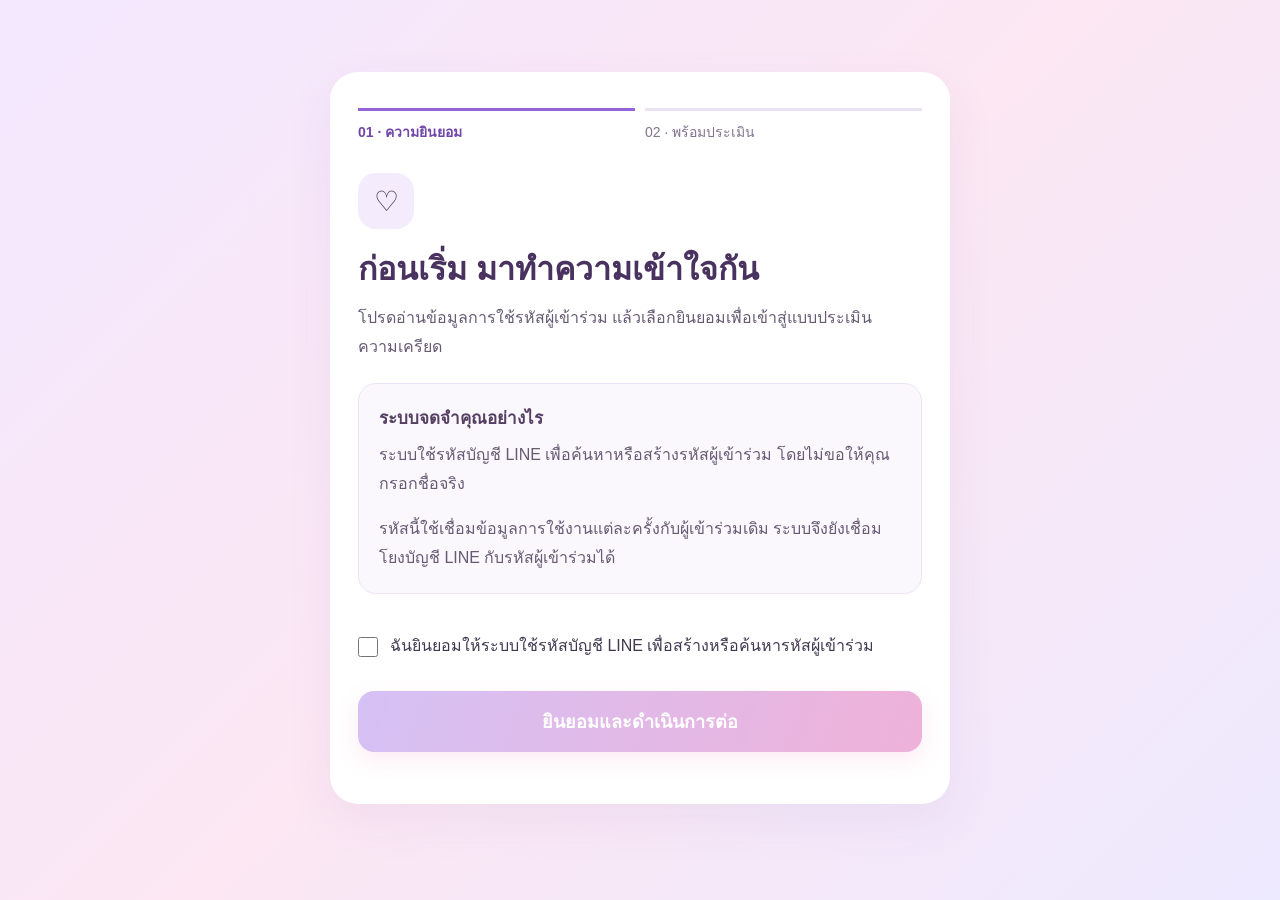
==== index.html @ d7c78387 "Update index.html" ====
<!DOCTYPE html>
<html lang="th">
<head>
    <meta charset="UTF-8">
    <meta name="viewport" content="width=device-width, initial-scale=1.0">
    <title>แบบประเมินความเครียด SPST-20</title>

    <link rel="stylesheet" href="style.css">
    <script charset="utf-8" src="https://static.line-scdn.net/liff/edge/2/sdk.js"></script>
</head>

<body>

    <!-- หน้าแรก -->
    <div class="container">

        <div class="icon">
            🧠
        </div>

        <h1>แบบประเมินความเครียด</h1>

        <h2>SPST-20</h2>

        <p class="subtitle">
            สำหรับนักศึกษาพยาบาล
        </p>

        <div class="description">
           

            <p>
                ในระยะเวลา 6 เดือนที่ผ่านมามีเหตุการณ์ในข้อใด เกิดขึ้นกับคุณบ้าง
                และคุณมีความรู้สึกอย่างไรต่อเหตุการณ์นั้น
            </p>
        </div>

        <button id="startButton">
            เริ่มทำแบบประเมิน
        </button>

    </div>


    <!-- หน้าคำถาม -->
    <div class="question-container" id="questionContainer">

        <h2>แบบประเมิน SPST-20</h2>

        <div class="progress-wrapper">

    <div class="progress-info">
        <span id="questionNumber">ข้อที่ 1 / 20</span>
        <span id="progressPercent">5%</span>
    </div>

    <div class="progress-bar">
        <div class="progress-fill" id="progressFill"></div>
    </div>

</div>

        <div class="question-box">

            <p id="questionText">
                ตัวอย่างคำถามสำหรับทดสอบระบบ
            </p>

        </div>

        <div class="answers">

    <label>
        <input type="radio" name="answer" value="1">
        ไม่รู้สึกเครียด
    </label>

    <label>
        <input type="radio" name="answer" value="2">
        รู้สึกเครียดเล็กน้อย
    </label>

    <label>
        <input type="radio" name="answer" value="3">
        รู้สึกเครียดปานกลาง
    </label>

    <label>
        <input type="radio" name="answer" value="4">
        รู้สึกเครียดมาก
    </label>

    <label>
        <input type="radio" name="answer" value="5">
        รู้สึกเครียดมากที่สุด
    </label>

</div>
       
        <button id="nextButton">
            ถัดไป
        </button>

    </div>

</div>

    <!-- หน้าผลการประเมิน -->
    <div class="result-container" id="resultContainer">

        <h2>
            ผลการประเมิน
        </h2>

        <p>
            คะแนนรวมของคุณ
        </p>

        <div class="score" id="score">
            0 คะแนน
        </div>

        <h3 id="stressLevel">
            ระดับความเครียด
        </h3>

        <p id="resultDescription">
            คำอธิบายระดับความเครียดจะแสดงที่นี่
        </p>

        <a id="adviceButton" class="advice-button" href="advice.html" hidden aria-label="เปิดคำแนะนำเบื้องต้น">🔋 เติมพลังใจ</a>

    </div>

    <!-- เชื่อม JavaScript -->
<script src="script.js?v=7"></script>
</body>
</html>
---- style.css ----
/* =========================
   พื้นฐาน
========================= */

* {
    box-sizing: border-box;
}

body {
    font-family: Arial, sans-serif;

    background: linear-gradient(
        135deg,
        #f3e8ff,
        #fce7f3,
        #ede9fe
    );

    text-align: center;

    margin: 0;
    padding: 40px 20px;

    min-height: 100vh;

    color: #4a3f55;
}


/* =========================
   หน้าแรก
========================= */

.container {
    max-width: 520px;

    margin: 40px auto;

    background-color: rgba(255, 255, 255, 0.95);

    padding: 45px 35px;

    border-radius: 32px;

    box-shadow:
        0 15px 35px rgba(167, 139, 250, 0.18);
}


/* =========================
   ไอคอน
========================= */

.icon {
    width: 95px;
    height: 95px;

    margin: 0 auto 20px;

    display: flex;
    align-items: center;
    justify-content: center;

    background: linear-gradient(
        135deg,
        #ede9fe,
        #fce7f3
    );

    border-radius: 50%;

    font-size: 50px;

    box-shadow:
        0 10px 25px rgba(249, 168, 212, 0.25);
}


/* =========================
   หัวข้อ
========================= */

h1 {
    color: #8b5cf6;

    font-size: 32px;

    margin: 10px 0 5px;
}

h2 {
    color: #d9468f;

    margin: 5px 0 15px;
}

.subtitle {
    color: #8a7b91;

    font-size: 17px;

    margin-bottom: 25px;
}


/* =========================
   คำอธิบาย
========================= */

.description {
    background: linear-gradient(
        135deg,
        #faf5ff,
        #fdf2f8
    );

    padding: 20px;

    border-radius: 22px;

    margin: 25px 0;

    border: 1px solid #f3e8ff;
}

.description p {
    color: #6b5b73;

    font-size: 16px;

    line-height: 1.7;

    margin: 8px 0;
}


/* =========================
   ปุ่ม
========================= */

button {
    background: linear-gradient(
        135deg,
        #a78bfa,
        #ec4899
    );

    color: white;

    border: none;

    padding: 15px 32px;

    border-radius: 20px;

    font-size: 17px;

    font-weight: bold;

    cursor: pointer;

    box-shadow:
        0 8px 20px rgba(236, 72, 153, 0.22);

    transition: 0.25s;
}

button:hover {
    transform: translateY(-3px);

    box-shadow:
        0 12px 25px rgba(236, 72, 153, 0.3);
}


/* =========================
   หน้าคำถาม
========================= */

.question-container {
    display: none;

    max-width: 600px;

    margin: 40px auto;

    background-color: white;

    padding: 35px;

    border-radius: 32px;

    box-shadow:
        0 15px 35px rgba(167, 139, 250, 0.18);
}

#questionNumber {
    color: #a855f7;

    font-weight: bold;

    font-size: 16px;
}


/* =========================
   กล่องคำถาม
========================= */

.question-box {
    background: linear-gradient(
        135deg,
        #faf5ff,
        #fdf2f8
    );

    padding: 25px;

    border-radius: 22px;

    margin: 25px 0;
}

#questionText {
    color: #4a3f55;

    font-size: 20px;

    line-height: 1.6;
}


/* =========================
   ตัวเลือกคำตอบ
========================= */

.answers {
    display: flex;
    flex-direction: column;
    gap: 12px;
    margin: 25px 0;
}

.answers label {
    position: relative;

    display: flex;
    align-items: center;

    background: #ffffff;

    padding: 17px 18px;

    border-radius: 18px;

    text-align: left;

    cursor: pointer;

    border: 2px solid #f1e7f8;

    color: #5b4b63;

    font-size: 16px;

    transition: all 0.25s ease;

    box-shadow: 0 3px 10px rgba(167, 139, 250, 0.06);
}


/* ตอนเอาเมาส์ไปวาง */

.answers label:hover {
    background: linear-gradient(
        135deg,
        #f5f3ff,
        #fdf2f8
    );

    border-color: #d8b4fe;

    transform: translateY(-2px);

    box-shadow:
        0 6px 15px rgba(167, 139, 250, 0.12);
}


/* ซ่อน radio แบบเดิม */

.answers input {
    position: absolute;

    opacity: 0;
}


/* สร้างวงกลมแทน radio */

.answers label::before {
    content: "";

    width: 22px;
    height: 22px;

    min-width: 22px;

    margin-right: 13px;

    border-radius: 50%;

    border: 2px solid #d8c9e8;

    background: white;

    transition: 0.2s;
}


/* เมื่อเลือกคำตอบ */

.answers label:has(input:checked) {

    background: linear-gradient(
        135deg,
        #f3e8ff,
        #fce7f3
    );

    border-color: #c084fc;

    box-shadow:
        0 7px 18px rgba(192, 132, 252, 0.18);
}


/* วงกลมเมื่อเลือก */

.answers label:has(input:checked)::before {

    border-color: #a855f7;

    background:
        radial-gradient(
            circle,
            #a855f7 0 45%,
            white 48% 100%
        );
}


/* =========================
   ปุ่มถัดไป
========================= */

#nextButton {
    width: 100%;

    margin-top: 5px;

    padding: 16px;

    border-radius: 18px;

    font-size: 18px;

    background: linear-gradient(
        135deg,
        #a78bfa,
        #ec4899
    );
}


/* =========================
   หน้าจอมือถือ
========================= */

@media (max-width: 600px) {

    body {
        padding: 20px 14px;
    }

    .container,
    .question-container,
    .result-container {
        margin: 20px auto;

        padding: 30px 20px;

        border-radius: 26px;
    }

    h1 {
        font-size: 27px;
    }

    #questionText {
        font-size: 18px;
    }

    .answers label {
        padding: 16px;

        font-size: 15px;
    }

}

/* =========================
   หน้าผลการประเมิน
========================= */

.result-container {
    display: none;

    max-width: 600px;

    margin: 40px auto;

    background-color: white;

    padding: 40px 30px;

    border-radius: 32px;

    box-shadow:
        0 15px 35px rgba(167, 139, 250, 0.18);
}

.score {
    font-size: 38px;

    font-weight: bold;

    color: #a855f7;

    margin: 20px 0;
}

#stressLevel {
    color: #d9468f;
}

#resultDescription {
    color: #6b5b73;

    font-size: 17px;

    line-height: 1.7;
}


/* =========================
   PROGRESS BAR (หลอดวิ่งความคืบหน้า)
========================= */

.progress-wrapper {
    margin: 20px 0 25px;
}

.progress-info {
    display: flex;
    justify-content: space-between;
    align-items: center;
    margin-bottom: 9px;
    color: #8b5cf6;
    font-size: 14px;
    font-weight: 600;
}

#progressPercent {
    color: #d9468f;
}

.progress-bar {
    width: 100%;
    height: 12px;
    background: #f3e8ff;
    border-radius: 999px;
    overflow: hidden;
    box-shadow: inset 0 2px 4px rgba(0, 0, 0, 0.04);
}

.progress-fill {
    width: 0%;
    height: 100%;
    border-radius: 999px;
    background: linear-gradient(
        90deg,
        #a78bfa,
        #ec4899
    );
    transition: width 0.4s ease;
}


/* =========================
   ปุ่มเติมพลังใจ
========================= */

.advice-button {
    display: flex;
    align-items: center;
    justify-content: center;

    width: 85%;
    max-width: 320px;
    min-height: 56px;

    margin: 28px auto 10px;
    padding: 14px 24px;

    border: 2px solid rgba(255, 255, 255, 0.8);
    border-radius: 20px;

    background: linear-gradient(
        135deg,
        #a78bfa,
        #ec4899
    );

    color: white;

    font-size: 18px;
    font-weight: bold;

    text-align: center;
    text-decoration: none;

    box-shadow:
        0 8px 20px rgba(167, 139, 250, 0.25),
        0 4px 12px rgba(236, 72, 153, 0.15);

    cursor: pointer;

    transition: all 0.25s ease;
}

/* ซ่อนปุ่มเมื่อถูกสั่ง hidden */
.advice-button[hidden] {
    display: none;
}

/* ตอนเอาเมาส์วาง */
.advice-button:hover {
    transform: translateY(-3px);

    background: linear-gradient(
        135deg,
        #8b5cf6,
        #db2777
    );

    box-shadow:
        0 12px 26px rgba(167, 139, 250, 0.30),
        0 6px 16px rgba(236, 72, 153, 0.20);
}

/* ตอนกด */
.advice-button:active {
    transform: scale(0.97);
}

/* ตอนใช้คีย์บอร์ดเลือก */
.advice-button:focus-visible {
    outline: 3px solid #c084fc;
    outline-offset: 4px;
}


/* =========================
   มือถือ
========================= */

@media (max-width: 600px) {

    .advice-button {
        width: 90%;
        max-width: 300px;
        min-height: 54px;

        font-size: 17px;

        margin-top: 24px;
    }
}
.qr-popup {
    display: none;
    position: fixed;
    inset: 0;
    z-index: 9999;
    background: rgba(80, 50, 100, 0.55);
    justify-content: center;
    align-items: center;
    padding: 20px;
}

.qr-box {
    position: relative;
    width: min(90%, 380px);
    background: white;
    border-radius: 28px;
    padding: 28px 20px;
    text-align: center;
    box-shadow: 0 15px 40px rgba(0,0,0,0.2);
}

.qr-title {
    font-size: 21px;
    font-weight: bold;
    color: #8b5aa8;
    margin-bottom: 8px;
}

.qr-message {
    color: #8b5aa8;
    font-size: 15px;
    margin: 8px 0 15px;
}

.qr-box img {
    width: 220px;
    height: 220px;
    object-fit: contain;
    background: white;
    padding: 10px;
    border: 3px solid #d8b4fe;
    border-radius: 20px;
}

.qr-hint {
    color: #9b7ab5;
    font-size: 13px;
    margin-top: 15px;
}

.qr-close {
    position: absolute;
    top: 10px;
    right: 14px;
    border: none;
    background: #f3e8ff;
    color: #8b5aa8;
    width: 35px;
    height: 35px;
    border-radius: 50%;
    font-size: 25px;
    cursor: pointer;
}

.qr-action-btn {
    border: none;
    cursor: pointer;
}
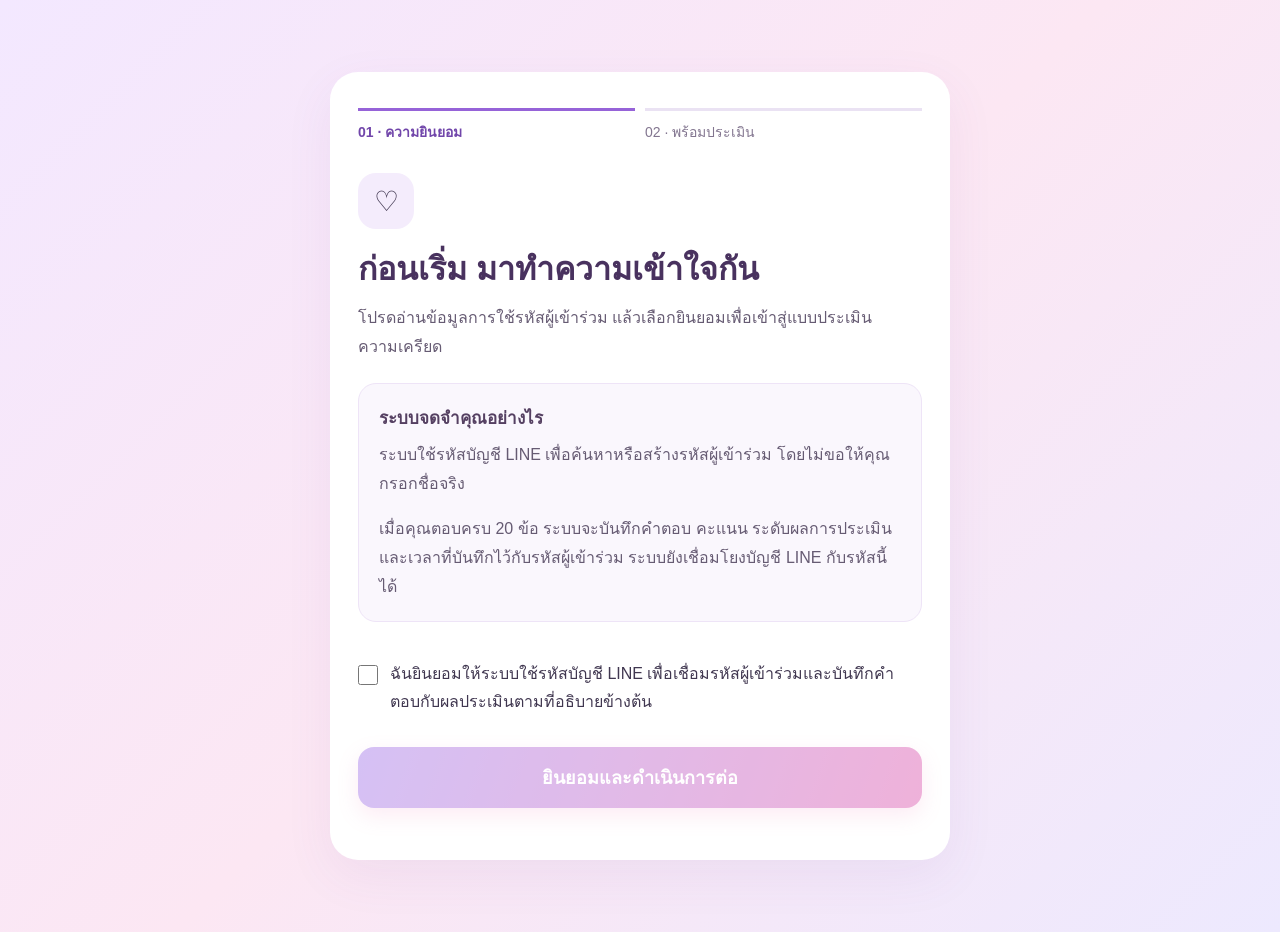
==== commit bd1f97c3: "Update index.html" ====
--- a/index.html
+++ b/index.html
@@ -133,6 +133,6 @@
     </div>
 
     <!-- เชื่อม JavaScript -->
-<script src="script.js?v=7"></script>
+<script src="script.js?v=10"></script>
 </body>
 </html>
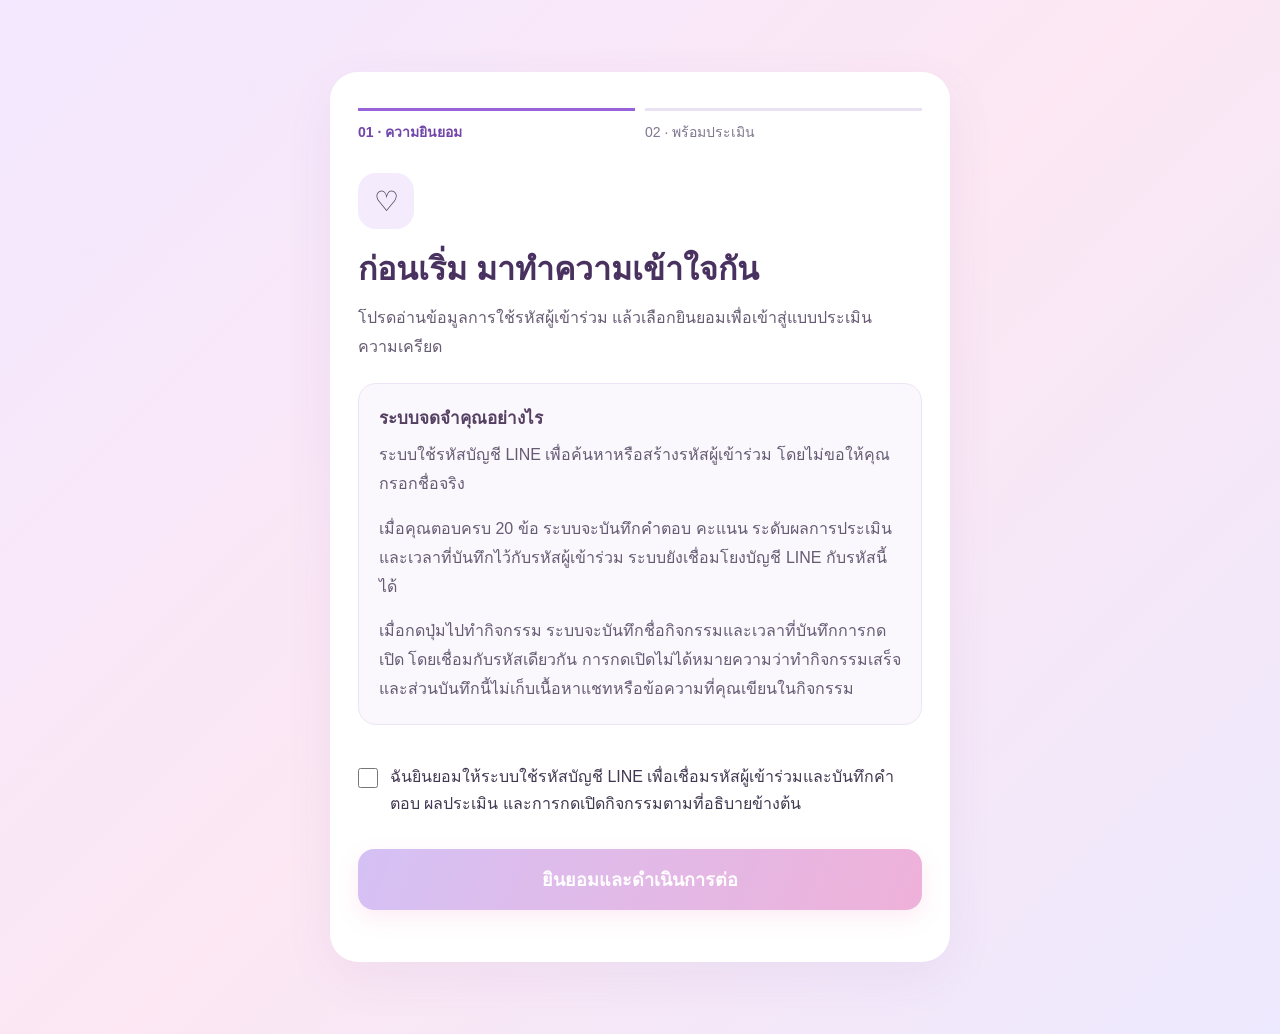
==== commit e646c246: "Update index.html" ====
--- a/index.html
+++ b/index.html
@@ -133,6 +133,6 @@
     </div>
 
     <!-- เชื่อม JavaScript -->
-<script src="script.js?v=10"></script>
+<script src="script.js?v=12"></script>
 </body>
 </html>
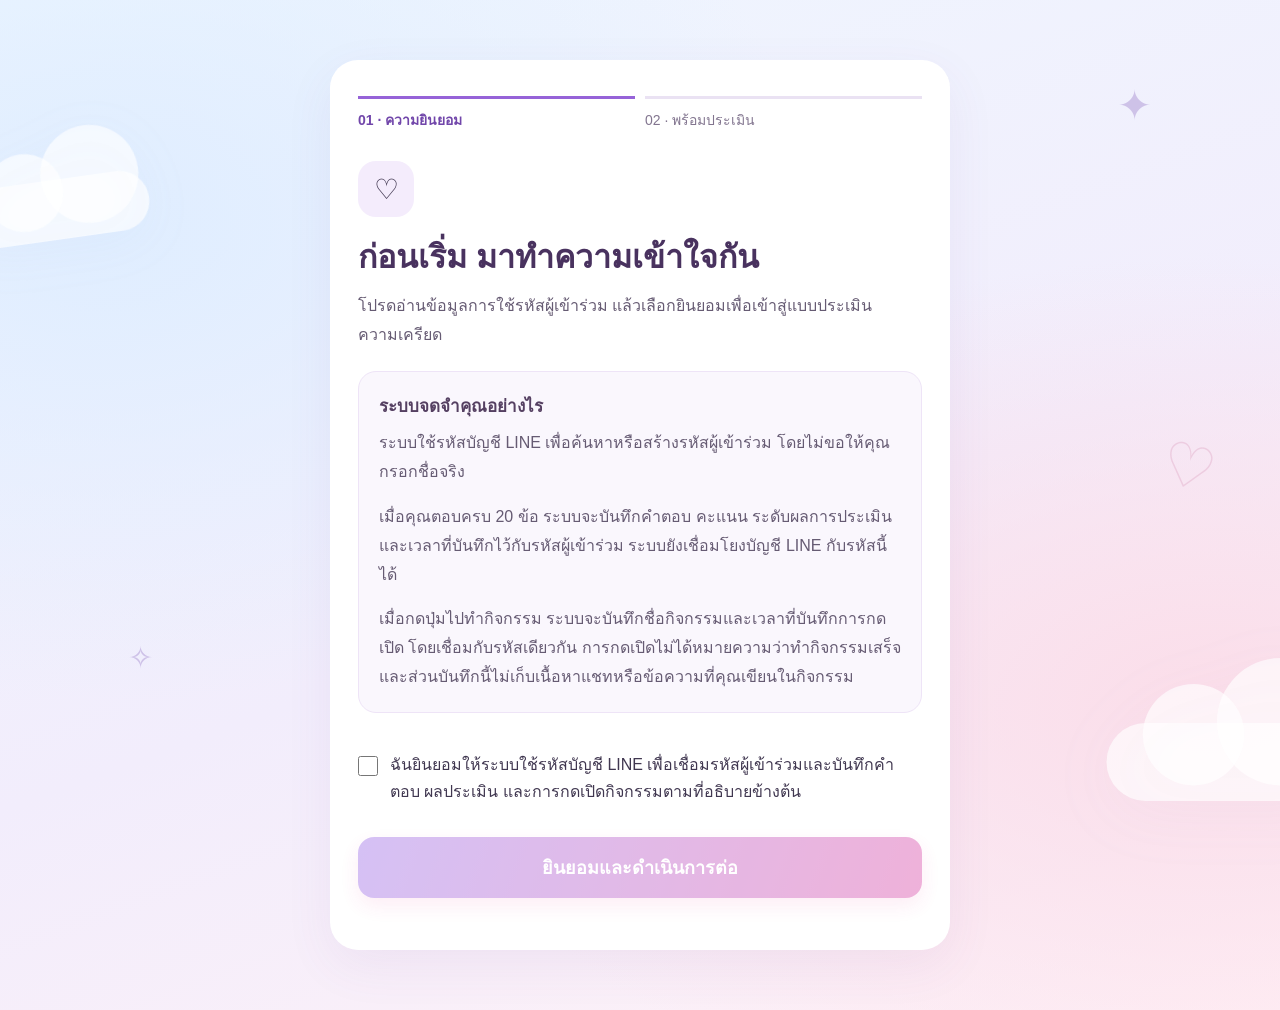
==== commit f26b81fb: "Add files via upload" ====
--- a/index.html
+++ b/index.html
@@ -1,138 +1,47 @@
-<!DOCTYPE html>
-<html lang="th">
-<head>
-    <meta charset="UTF-8">
-    <meta name="viewport" content="width=device-width, initial-scale=1.0">
-    <title>แบบประเมินความเครียด SPST-20</title>
-
-    <link rel="stylesheet" href="style.css">
-    <script charset="utf-8" src="https://static.line-scdn.net/liff/edge/2/sdk.js"></script>
-</head>
-
-<body>
-
-    <!-- หน้าแรก -->
-    <div class="container">
-
-        <div class="icon">
-            🧠
-        </div>
-
-        <h1>แบบประเมินความเครียด</h1>
-
-        <h2>SPST-20</h2>
-
-        <p class="subtitle">
-            สำหรับนักศึกษาพยาบาล
-        </p>
-
-        <div class="description">
-           
-
-            <p>
-                ในระยะเวลา 6 เดือนที่ผ่านมามีเหตุการณ์ในข้อใด เกิดขึ้นกับคุณบ้าง
-                และคุณมีความรู้สึกอย่างไรต่อเหตุการณ์นั้น
-            </p>
-        </div>
-
-        <button id="startButton">
-            เริ่มทำแบบประเมิน
-        </button>
-
-    </div>
-
-
-    <!-- หน้าคำถาม -->
-    <div class="question-container" id="questionContainer">
-
-        <h2>แบบประเมิน SPST-20</h2>
-
-        <div class="progress-wrapper">
-
-    <div class="progress-info">
-        <span id="questionNumber">ข้อที่ 1 / 20</span>
-        <span id="progressPercent">5%</span>
-    </div>
-
-    <div class="progress-bar">
-        <div class="progress-fill" id="progressFill"></div>
-    </div>
-
-</div>
-
-        <div class="question-box">
-
-            <p id="questionText">
-                ตัวอย่างคำถามสำหรับทดสอบระบบ
-            </p>
-
-        </div>
-
-        <div class="answers">
-
-    <label>
-        <input type="radio" name="answer" value="1">
-        ไม่รู้สึกเครียด
-    </label>
-
-    <label>
-        <input type="radio" name="answer" value="2">
-        รู้สึกเครียดเล็กน้อย
-    </label>
-
-    <label>
-        <input type="radio" name="answer" value="3">
-        รู้สึกเครียดปานกลาง
-    </label>
-
-    <label>
-        <input type="radio" name="answer" value="4">
-        รู้สึกเครียดมาก
-    </label>
-
-    <label>
-        <input type="radio" name="answer" value="5">
-        รู้สึกเครียดมากที่สุด
-    </label>
-
-</div>
-       
-        <button id="nextButton">
-            ถัดไป
-        </button>
-
-    </div>
-
-</div>
-
-    <!-- หน้าผลการประเมิน -->
-    <div class="result-container" id="resultContainer">
-
-        <h2>
-            ผลการประเมิน
-        </h2>
-
-        <p>
-            คะแนนรวมของคุณ
-        </p>
-
-        <div class="score" id="score">
-            0 คะแนน
-        </div>
-
-        <h3 id="stressLevel">
-            ระดับความเครียด
-        </h3>
-
-        <p id="resultDescription">
-            คำอธิบายระดับความเครียดจะแสดงที่นี่
-        </p>
-
-        <a id="adviceButton" class="advice-button" href="advice.html" hidden aria-label="เปิดคำแนะนำเบื้องต้น">🔋 เติมพลังใจ</a>
-
-    </div>
-
-    <!-- เชื่อม JavaScript -->
-<script src="script.js?v=12"></script>
-</body>
-</html>
+<!DOCTYPE html>
+<html lang="th">
+<head>
+  <meta charset="UTF-8">
+  <meta name="viewport" content="width=device-width, initial-scale=1.0">
+  <meta name="theme-color" content="#edf4ff">
+  <title>แบบประเมินความเครียด SPST-20</title>
+  <link rel="stylesheet" href="style.css?v=assessment-pastel-14">
+  <script charset="utf-8" src="https://static.line-scdn.net/liff/edge/2/sdk.js"></script>
+</head>
+<body class="assessment-theme">
+  <div class="sky-decoration" aria-hidden="true"><span class="cloud cloud-one"></span><span class="cloud cloud-two"></span><span class="spark spark-one">✦</span><span class="spark spark-two">✧</span><span class="sky-heart">♡</span></div>
+  <div class="container">
+    <div class="icon">🧠</div>
+    <h1>แบบประเมินความเครียด</h1><h2>SPST-20</h2>
+    <p class="subtitle">สำหรับนักศึกษาพยาบาล</p>
+    <div class="description"><p>ในระยะเวลา 6 เดือนที่ผ่านมามีเหตุการณ์ในข้อใด เกิดขึ้นกับคุณบ้าง และคุณมีความรู้สึกอย่างไรต่อเหตุการณ์นั้น</p></div>
+    <button id="startButton" type="button">เริ่มทำแบบประเมิน</button>
+  </div>
+  <div class="question-container" id="questionContainer">
+    <div class="assessment-brand" aria-hidden="true"><span>♡</span> NURSE CARE BUDDY</div>
+    <h2>แบบประเมิน SPST-20</h2>
+    <p class="question-caption">ค่อย ๆ ตอบตามความรู้สึกของคุณ</p>
+    <div class="progress-wrapper">
+      <div class="progress-info"><span id="questionNumber">ข้อที่ 1 / 20</span><span id="progressPercent">5%</span></div>
+      <div class="progress-bar"><div class="progress-fill" id="progressFill"></div></div>
+    </div>
+    <div class="question-box"><span class="question-flower" aria-hidden="true">✿</span><p id="questionText">ตัวอย่างคำถามสำหรับทดสอบระบบ</p></div>
+    <div class="answers" role="group" aria-labelledby="questionText">
+      <label><input type="radio" name="answer" value="1">ไม่รู้สึกเครียด</label>
+      <label><input type="radio" name="answer" value="2">รู้สึกเครียดเล็กน้อย</label>
+      <label><input type="radio" name="answer" value="3">รู้สึกเครียดปานกลาง</label>
+      <label><input type="radio" name="answer" value="4">รู้สึกเครียดมาก</label>
+      <label><input type="radio" name="answer" value="5">รู้สึกเครียดมากที่สุด</label>
+    </div>
+    <button id="nextButton" type="button">ถัดไป</button>
+  </div>
+  <div class="result-container" id="resultContainer">
+    <h2>ผลการประเมิน</h2><p>คะแนนรวมของคุณ</p>
+    <div class="score" id="score">0 คะแนน</div>
+    <h3 id="stressLevel">ระดับความเครียด</h3>
+    <p id="resultDescription">คำอธิบายระดับความเครียดจะแสดงที่นี่</p>
+    <a id="adviceButton" class="advice-button" href="advice.html" hidden aria-label="เปิดคำแนะนำเบื้องต้น">🔋 เติมพลังใจ</a>
+  </div>
+  <script src="script.js?v=13"></script>
+</body>
+</html>
--- a/style.css
+++ b/style.css
@@ -654,4 +654,22 @@
 .qr-action-btn {
     border: none;
     cursor: pointer;
-}
+}
+/* Pastel assessment theme: scoped to index.html only. */
+body.assessment-theme{font-family:Tahoma,Arial,sans-serif;background:radial-gradient(ellipse at 8% 22%,#dfedff 0,transparent 43%),radial-gradient(ellipse at 95% 70%,#fbdde9 0,transparent 45%),linear-gradient(160deg,#eef7ff,#f2edfc 55%,#fff1f6);color:#473e59;padding:28px 16px;isolation:isolate}
+.assessment-theme .sky-decoration{position:fixed;inset:0;overflow:hidden;pointer-events:none;z-index:-1}
+.assessment-theme .cloud{position:absolute;width:190px;height:60px;border-radius:100px;background:#ffffffa6;filter:drop-shadow(0 10px 24px #a8c0de10)}
+.assessment-theme .cloud:before,.assessment-theme .cloud:after{content:'';position:absolute;background:inherit;border-radius:50%;bottom:12px;width:78px;height:78px;left:28px}.assessment-theme .cloud:after{left:85px;width:98px;height:98px}
+.assessment-theme .cloud-one{top:20%;left:-40px;transform:rotate(-8deg)}.assessment-theme .cloud-two{bottom:12%;right:-45px;transform:scale(1.3)}
+.assessment-theme .spark{position:absolute;color:#a58bcf;font-size:42px;opacity:.45}.assessment-theme .spark-one{top:9%;right:10%}.assessment-theme .spark-two{bottom:25%;left:10%;font-size:30px}.assessment-theme .sky-heart{position:absolute;right:5%;top:48%;font-size:60px;color:#d893b6;opacity:.3;transform:rotate(15deg)}
+.assessment-theme .question-container,.assessment-theme .result-container{position:relative;max-width:620px;margin:20px auto;padding:32px;background:#fffefef5;border:1px solid #fff;border-radius:30px;box-shadow:0 18px 65px #777ca51c}
+.assessment-theme .question-container:before{content:'';position:absolute;top:0;left:32px;right:32px;height:4px;border-radius:0 0 8px 8px;background:linear-gradient(90deg,#a5c9ed,#bcade7,#efb9d0)}
+.assessment-theme .assessment-brand{font-size:11px;letter-spacing:2px;color:#6e6380;display:flex;justify-content:center;align-items:center;gap:8px;margin-bottom:13px}.assessment-theme .assessment-brand span{font-size:22px;background:#f5eafb;color:#9a6ab6;border-radius:12px;width:36px;height:36px;line-height:36px}
+.assessment-theme .question-container h2{font-size:24px;color:#765596;margin:8px 0}.assessment-theme .question-caption{font-size:14px;color:#756a80;margin:8px 0 22px}
+.assessment-theme .progress-wrapper{margin:18px 0}.assessment-theme .progress-info{font-size:13px}.assessment-theme #questionNumber{font-size:14px;color:#765596}.assessment-theme #progressPercent{color:#a65380}.assessment-theme .progress-bar{height:9px;background:#efedf6;box-shadow:none}.assessment-theme .progress-fill{background:linear-gradient(90deg,#91bee7,#b199dc,#e49cbe)}
+.assessment-theme .question-box{position:relative;background:linear-gradient(110deg,#f1f7ff,#fbf3fa);border:1px solid #e9e5f4;border-radius:21px;padding:22px 30px;margin:22px 0}.assessment-theme .question-flower{display:block;color:#bd9bd5;font-size:24px;line-height:1}.assessment-theme #questionText{font-size:21px;line-height:1.65;margin:13px 0 4px;color:#423a51}
+.assessment-theme .answers{gap:10px;margin:20px 0}.assessment-theme .answers label{min-height:55px;padding:14px 17px;border:1px solid #e5dfef;border-radius:16px;box-shadow:none;font-size:16px;color:#4c425b;transition:background .15s,border-color .15s}.assessment-theme .answers label:hover{transform:none;background:#f8f5fc;border-color:#b7a0cf}.assessment-theme .answers label::before{width:21px;height:21px;min-width:21px;border-color:#c5b8d5}.assessment-theme .answers label:has(input:checked){background:linear-gradient(90deg,#f0e9fb,#fbecf3);border-color:#9670b7;box-shadow:0 0 0 1px #9670b7}.assessment-theme .answers label:has(input:checked)::before{border-color:#9468b9;background:radial-gradient(circle,#9468b9 0 45%,white 48% 100%)}.assessment-theme .answers label:focus-within{outline:3px solid #8261b0;outline-offset:3px}
+.assessment-theme #nextButton{background:linear-gradient(105deg,#9073be,#bb709d);box-shadow:0 7px 18px #987ab12b;border-radius:16px;margin-top:3px}.assessment-theme button:hover{transform:none}.assessment-theme button:focus-visible{outline:3px solid #77579f;outline-offset:3px}
+.assessment-theme .result-container{border-top:4px solid #d4b8e9}.assessment-theme [hidden]{display:none!important}
+@media(max-width:600px){body.assessment-theme{padding:15px 12px}.assessment-theme .question-container,.assessment-theme .result-container{margin:12px auto;padding:24px 19px;border-radius:25px}.assessment-theme .question-container h2{font-size:22px}.assessment-theme #questionText{font-size:19px}.assessment-theme .question-box{padding:18px 17px}.assessment-theme .cloud{opacity:.65}.assessment-theme .spark-one{right:2%}.assessment-theme .answers label{font-size:15px}}
+@media(prefers-reduced-motion:reduce){.assessment-theme *{transition:none!important;scroll-behavior:auto!important}}
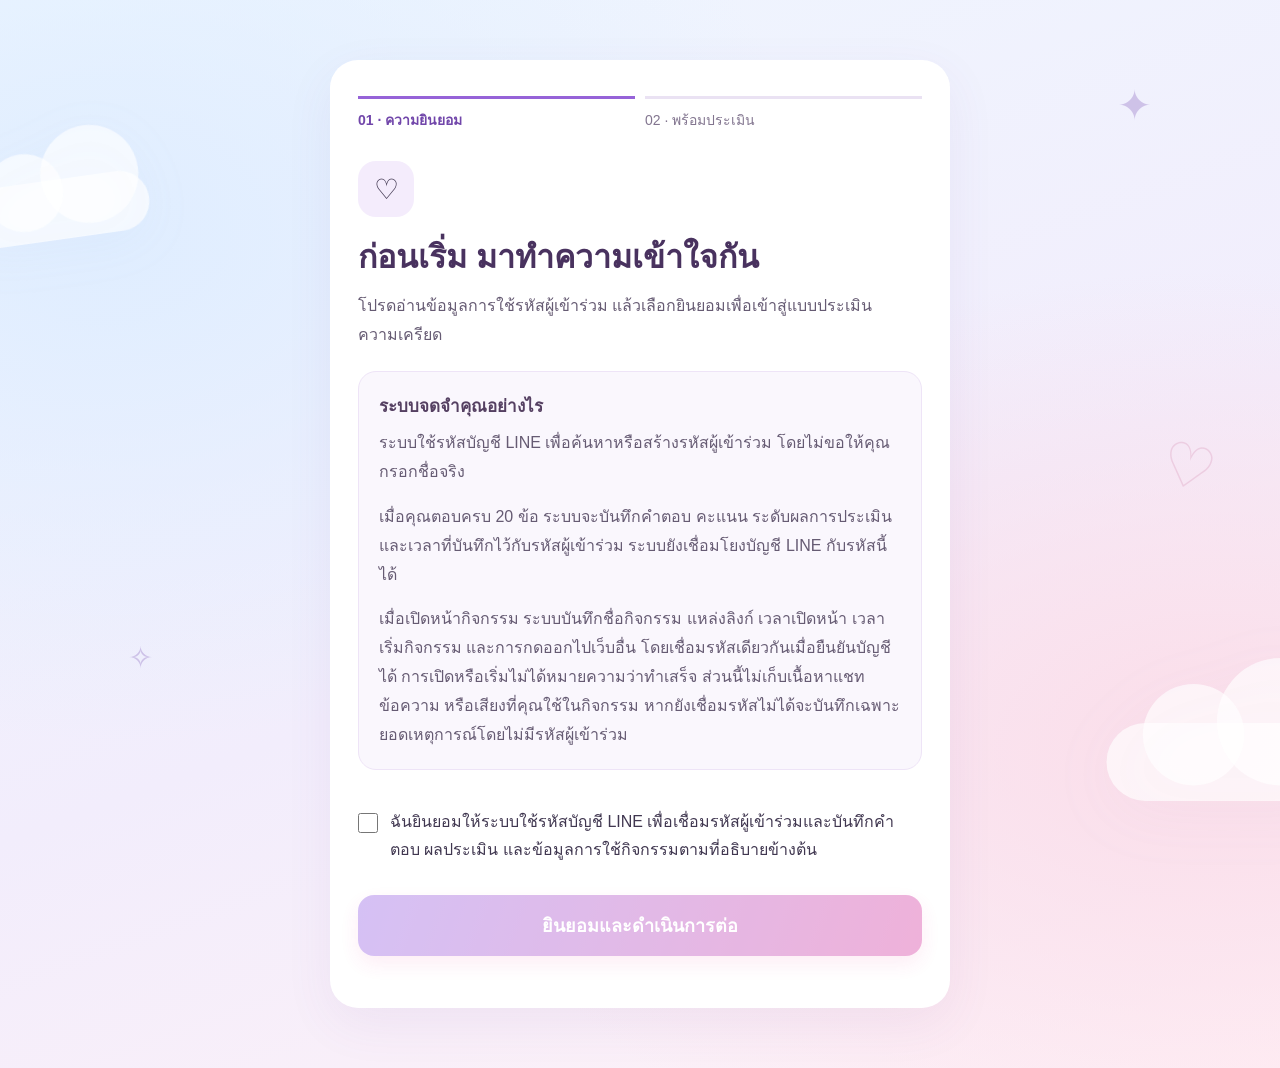
==== commit d2c73e75: "Add files via upload" ====
--- a/index.html
+++ b/index.html
@@ -42,6 +42,6 @@
     <p id="resultDescription">คำอธิบายระดับความเครียดจะแสดงที่นี่</p>
     <a id="adviceButton" class="advice-button" href="advice.html" hidden aria-label="เปิดคำแนะนำเบื้องต้น">🔋 เติมพลังใจ</a>
   </div>
-  <script src="script.js?v=13"></script>
+  <script src="script.js?v=14"></script>
 </body>
 </html>
